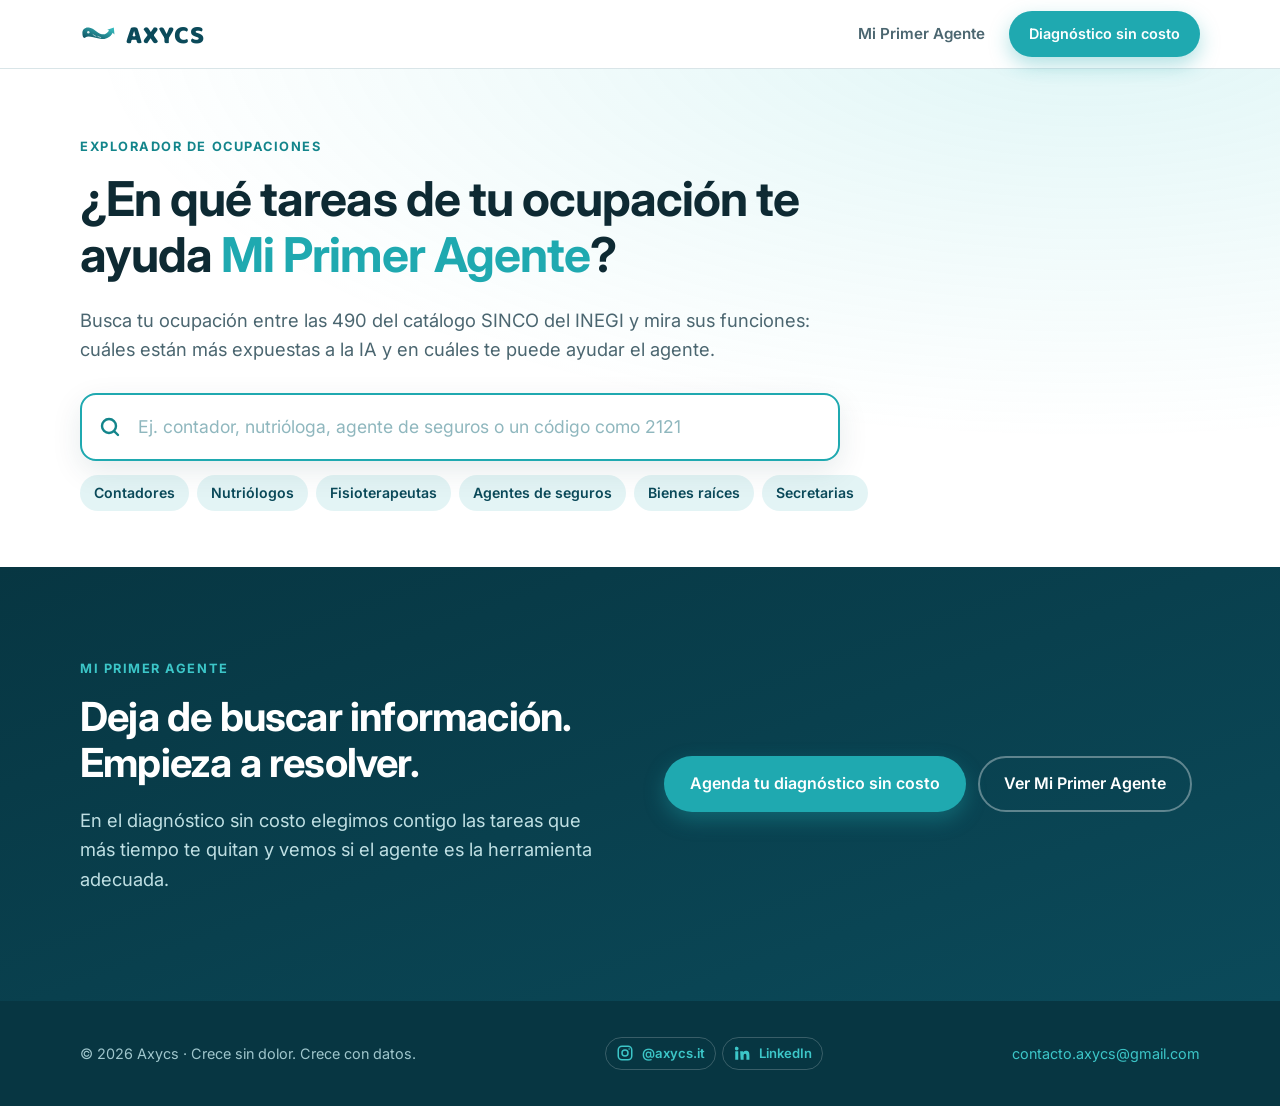
==== ocupaciones.html @ 14bace8d "Para quién: buscador de ocupaciones con lo que resuelve Mi Primer Agente - La sección Para quién gir" ====
<!doctype html>
<html lang="es">
<head>
  <meta charset="utf-8">
  <meta name="viewport" content="width=device-width, initial-scale=1">
  <title>¿Qué puede hacer Mi Primer Agente en tu ocupación? · Axycs</title>
  <meta name="description" content="Busca tu ocupación entre las 490 del catálogo SINCO del INEGI: mira sus funciones, cuáles están más expuestas a la IA y en cuáles te puede ayudar Mi Primer Agente.">
  <meta name="theme-color" content="#0b4a5a">
  <link rel="icon" href="logo.svg" type="image/svg+xml">
  <link rel="preconnect" href="https://fonts.googleapis.com">
  <link rel="preconnect" href="https://fonts.gstatic.com" crossorigin>
  <link href="https://fonts.googleapis.com/css2?family=Baloo+2:wght@800&family=Inter:wght@400;500;600;700;800&display=swap" rel="stylesheet">
  <link rel="stylesheet" href="styles.css">
</head>
<body class="study-page">
<a class="skip" href="#contenido">Saltar al contenido</a>

<header class="site-header">
  <div class="wrap nav">
    <a href="index.html" class="brand" aria-label="Axycs, inicio"><img src="logo.svg" alt="" width="38" height="38"><span class="wordmark">Axycs</span></a>
    <ul class="study-nav">
      <li><a class="link" href="index.html#mi-primer-agente">Mi Primer Agente</a></li>
      <li><a class="btn btn-primary btn-sm" href="index.html#contacto">Diagnóstico sin costo</a></li>
    </ul>
  </div>
</header>

<main id="contenido">
<section class="study-hero px-hero">
  <div class="wrap">
    <span class="eyebrow">Explorador de ocupaciones</span>
    <h1>¿En qué tareas de tu ocupación te ayuda <em>Mi Primer Agente</em>?</h1>
    <p class="lead">Busca tu ocupación entre las 490 del catálogo SINCO del INEGI y mira sus funciones: cuáles están más expuestas a la IA y en cuáles te puede ayudar el agente.</p>

    <div class="px-search" role="search">
      <label for="px-q" class="sr-only">Busca tu ocupación</label>
      <svg class="px-search-ico" viewBox="0 0 24 24" aria-hidden="true"><circle cx="11" cy="11" r="7"/><path d="M20 20l-3.5-3.5"/></svg>
      <input id="px-q" type="search" placeholder="Ej. contador, nutrióloga, agente de seguros o un código como 2121" autocomplete="off" maxlength="80"
             role="combobox" aria-expanded="false" aria-controls="px-list" aria-autocomplete="list">
      <ul id="px-list" class="auto-list px-list" role="listbox" hidden></ul>
    </div>
    <ul class="px-quick" aria-label="Ocupaciones frecuentes">
      <li><button type="button" data-c="2121">Contadores</button></li>
      <li><button type="button" data-c="2433">Nutriólogos</button></li>
      <li><button type="button" data-c="2437">Fisioterapeutas</button></li>
      <li><button type="button" data-c="4222">Agentes de seguros</button></li>
      <li><button type="button" data-c="4223">Bienes raíces</button></li>
      <li><button type="button" data-c="3111">Secretarias</button></li>
    </ul>
  </div>
</section>

<section class="alt px-out" id="resultado" hidden aria-live="polite">
  <div class="wrap">
    <div class="px-head">
      <span class="px-code" id="px-code"></span>
      <h2 id="px-title"></h2>
    </div>

    <div class="fronts tiles px-sum">
      <article class="front px-agent">
        <span class="front-num">Mi Primer Agente</span>
        <p class="px-big" id="px-n"></p>
        <h4>Funciones en las que puede ayudar</h4>
        <ul class="px-caps" id="px-caps"></ul>
      </article>
      <article class="front">
        <span class="front-num">Probabilidad de automatización</span>
        <p class="px-big" id="px-p"></p>
        <div class="px-bar" aria-hidden="true"><span id="px-pbar"></span></div>
        <p class="px-note" id="px-pnote">Frey y Osborne (2017), para la ocupación completa.</p>
      </article>
      <article class="front">
        <span class="front-num">Exposición a la IA</span>
        <p class="px-big" id="px-x"></p>
        <span class="px-meter" id="px-xm" aria-hidden="true"></span>
        <p class="px-note">Promedio de sus funciones.</p>
      </article>
    </div>

    <div class="px-explain" id="px-explain"></div>

    <div class="px-tools">
      <h3>Funciones de la ocupación</h3>
      <div class="px-tools-in">
        <label class="sr-only" for="px-f">Filtrar funciones</label>
        <input id="px-f" type="search" placeholder="Filtrar funciones" autocomplete="off">
        <label class="sr-only" for="px-ord">Ordenar funciones</label>
        <select id="px-ord">
          <option value="expuestas">Más expuestas a la IA primero</option>
          <option value="catalogo">Orden del catálogo</option>
        </select>
      </div>
    </div>

    <div class="px-groups">
      <div class="px-group px-group-yes">
        <h4><img src="agente.svg" alt="" width="28" height="28"> Mi Primer Agente puede ayudar <span id="px-ny"></span></h4>
        <ul class="px-fns" id="px-yes"></ul>
      </div>
      <div class="px-group">
        <h4>Otras funciones de la ocupación <span id="px-nn"></span></h4>
        <ul class="px-fns" id="px-no"></ul>
      </div>
    </div>

    <ul class="px-legend">
      <li><strong>Mi Primer Agente puede ayudar:</strong> la función entra en lo que hace el producto (reportes, correos, archivos, agenda, cotizaciones, facturas, seguimiento). Es orientativo: lo confirmamos contigo en el diagnóstico.</li>
      <li><strong>Exposición a la IA:</strong> qué tanto la IA podría hacer o acelerar esa función. Es una estimación propia sin validar; no dice que la función vaya a desaparecer.</li>
      <li><strong>Probabilidad de automatización:</strong> la de Frey y Osborne (2017), para la ocupación completa; no se calcula por función.</li>
    </ul>
  </div>
</section>

<section class="dark">
  <div class="wrap split">
    <div>
      <span class="eyebrow">Mi Primer Agente</span>
      <h2>Deja de buscar información. Empieza a resolver.</h2>
      <p class="lead">En el diagnóstico sin costo elegimos contigo las tareas que más tiempo te quitan y vemos si el agente es la herramienta adecuada.</p>
    </div>
    <div class="study-cta">
      <a class="btn btn-primary" href="index.html#contacto" id="px-cta" data-plan="Mi Primer Agente">Agenda tu diagnóstico sin costo</a>
      <a class="btn btn-ghost" href="index.html#mi-primer-agente">Ver Mi Primer Agente</a>
    </div>
  </div>
</section>
</main>

<footer>
  <div class="wrap">
    <div>© <span id="year">2026</span> Axycs · Crece sin dolor. Crece con datos.</div>
    <ul class="social social-sm" aria-label="Redes sociales"><li><a href="https://www.instagram.com/axycs.it/" target="_blank" rel="noopener"><svg viewBox="0 0 24 24" fill="none" stroke="currentColor" stroke-width="2" stroke-linecap="round" stroke-linejoin="round" aria-hidden="true"><rect x="3" y="3" width="18" height="18" rx="5"/><circle cx="12" cy="12" r="4"/><circle cx="17.5" cy="6.5" r="1" fill="currentColor" stroke="none"/></svg><span>@axycs.it</span></a></li><li><a href="https://www.linkedin.com/company/axycs" target="_blank" rel="noopener"><svg viewBox="0 0 24 24" fill="currentColor" aria-hidden="true"><path d="M4.98 3.5a2.5 2.5 0 11-.02 5 2.5 2.5 0 01.02-5zM3 9.5h4V21H3zM9.5 9.5h3.8v1.6h.06c.53-1 1.83-2.06 3.77-2.06 4.03 0 4.77 2.65 4.77 6.1V21h-4v-5.2c0-1.24-.02-2.84-1.73-2.84-1.73 0-2 1.35-2 2.75V21h-4z"/></svg><span>LinkedIn</span></a></li></ul>
    <div><a href="mailto:contacto.axycs@gmail.com">contacto.axycs@gmail.com</a></div>
  </div>
</footer>

<script src="data/ocupaciones.js" defer></script>
<script src="buscador.js" defer></script>
<script src="explorador.js" defer></script>
</body>
</html>
---- styles.css ----
:root {
  --deep: #0b4a5a;
  --deep-2: #073642;
  --teal: #1fa9b0;
  --teal-dark: #13858b;
  --aqua: #3cc6c8;
  --ink: #0e2a33;
  --muted: #4b6670;
  --mist: #f3f7f8;
  --line: #d9e5e8;
  --white: #fff;
  --tint-1: #e3f4f5;
  --tint-2: #d3eeee;
  --tint-3: #dde9f0;
  --tint-4: #cfe3ea;
  --radius: 16px;
  --shadow: 0 10px 30px rgba(7, 54, 66, 0.1);
  --max: 1120px;
  --header: 68px;
}

* { box-sizing: border-box; }
[hidden] { display: none !important; }
html { scroll-behavior: smooth; }
body {
  margin: 0;
  font-family: "Inter", system-ui, -apple-system, "Segoe UI", Roboto, sans-serif;
  color: var(--ink);
  background: var(--white);
  line-height: 1.6;
}
img, svg { max-width: 100%; display: block; }
a { color: inherit; }
figure { margin: 0; }
.wrap { width: min(var(--max), 100% - 40px); margin-inline: auto; }
.narrow { max-width: 800px; }
section { padding: 88px 0; scroll-margin-top: var(--header); }
.alt { background: var(--mist); }
.dark { background: linear-gradient(160deg, var(--deep-2), var(--deep)); color: var(--white); }
.muted { color: var(--muted); }

h1, h2, h3 { line-height: 1.15; margin: 0 0 .5em; letter-spacing: -0.02em; }
h1 { font-size: clamp(2.4rem, 5.4vw, 3.9rem); }
h2 { font-size: clamp(1.7rem, 3.4vw, 2.5rem); }
h3 { font-size: 1.2rem; }
p { margin: 0 0 1em; }
.eyebrow {
  display: inline-block; font-size: .8rem; font-weight: 700; letter-spacing: .12em;
  text-transform: uppercase; color: var(--teal-dark); margin-bottom: 14px;
}
.dark .eyebrow { color: var(--aqua); }
.lead { font-size: 1.15rem; color: var(--muted); max-width: 62ch; }
.dark .lead { color: #bfdfe3; }
.section-head { max-width: 720px; margin-bottom: 48px; }

/* Accesibilidad */
:focus-visible { outline: 3px solid var(--aqua); outline-offset: 3px; border-radius: 6px; }
.skip {
  position: absolute; left: 12px; top: -60px; z-index: 100; background: var(--deep); color: var(--white);
  padding: 10px 16px; border-radius: 8px; text-decoration: none; font-weight: 600;
}
.skip:focus { top: 12px; }

/* Header */
.site-header {
  position: sticky; top: 0; z-index: 50;
  background: rgba(255, 255, 255, .92); backdrop-filter: blur(10px);
  border-bottom: 1px solid var(--line);
}
.nav { display: flex; align-items: center; justify-content: space-between; height: var(--header); }
.brand { display: flex; align-items: center; gap: 8px; text-decoration: none; color: var(--deep); font-size: 1.6rem; }
.brand img { width: 38px; height: 38px; }
.wordmark { font-family: "Baloo 2", "Inter", sans-serif; font-weight: 800; text-transform: uppercase; letter-spacing: .03em; line-height: 1; padding-top: 4px; }
.nav ul { display: flex; gap: 24px; list-style: none; margin: 0; padding: 0; align-items: center; }
.nav a.link { text-decoration: none; font-weight: 500; font-size: .95rem; color: var(--muted); }
.nav a.link:hover { color: var(--deep); }
.menu-btn { display: none; background: none; border: 0; padding: 8px; cursor: pointer; color: var(--deep); }

.btn {
  display: inline-block; padding: 13px 24px; border-radius: 999px; font-weight: 600;
  text-decoration: none; border: 2px solid transparent; cursor: pointer; font-size: 1rem; font-family: inherit;
  transition: transform .15s, box-shadow .15s, background .15s;
}
.btn:hover { transform: translateY(-2px); }
.btn-primary { background: var(--teal); color: var(--white); box-shadow: 0 8px 20px rgba(31, 169, 176, .35); }
.btn-primary:hover { background: var(--teal-dark); }
.btn-ghost { border-color: var(--line); color: var(--deep); background: var(--white); }
.dark .btn-ghost { background: transparent; color: var(--white); border-color: rgba(255,255,255,.35); }
.btn-sm { padding: 9px 18px; font-size: .9rem; }

/* Hero */
.hero { padding: 72px 0 88px; background: radial-gradient(1200px 500px at 85% -10%, rgba(60,198,200,.18), transparent), var(--white); }
.hero-grid { display: grid; grid-template-columns: 1.1fr .9fr; gap: 48px; align-items: center; }
.hero h1 em { font-style: normal; color: var(--teal); }
.hero .cta { display: flex; flex-wrap: wrap; gap: 14px; margin-top: 28px; }
.trust { display: flex; flex-wrap: wrap; gap: 8px 22px; list-style: none; padding: 0; margin: 26px 0 0; font-size: .9rem; color: var(--muted); }
.trust li { position: relative; padding-left: 20px; }
.trust li::before { content: ""; position: absolute; left: 0; top: 7px; width: 10px; height: 10px; border-radius: 50%; background: var(--aqua); }

.figs { display: grid; gap: 16px; width: min(100%, 370px); justify-self: end; }
.flow { background: var(--white); border: 1px solid var(--line); border-radius: 20px; padding: 14px 16px; box-shadow: var(--shadow); }
.flow svg { width: 100%; height: auto; }
.fig-title { margin: 0 0 6px; font-size: .72rem; font-weight: 700; letter-spacing: .08em; text-transform: uppercase; color: var(--teal-dark); }
.fig-cap { margin: 6px 0 0; font-size: .82rem; color: var(--muted); line-height: 1.45; }
.fig-cap a { color: var(--teal-dark); font-weight: 600; }
.dash { animation: dash 2.4s linear infinite; }
@keyframes dash { to { stroke-dashoffset: -24; } }
.draw { stroke-dasharray: 1; stroke-dashoffset: 1; animation: draw 2.2s .4s ease-out forwards; }
@keyframes draw { to { stroke-dashoffset: 0; } }

/* Cards */
.grid { display: grid; gap: 22px; }
.g2 { grid-template-columns: repeat(2, 1fr); }
.g3 { grid-template-columns: repeat(3, 1fr); }
.card {
  background: var(--white); border: 1px solid var(--line); border-radius: var(--radius);
  padding: 28px; transition: transform .2s, box-shadow .2s;
}
.card:hover { transform: translateY(-4px); box-shadow: var(--shadow); }
.icon {
  width: 46px; height: 46px; border-radius: 12px; display: grid; place-items: center;
  background: linear-gradient(135deg, var(--deep), var(--teal)); color: var(--white); margin-bottom: 16px;
}
.icon svg { width: 24px; height: 24px; }
.tech { display: block; font-size: .75rem; font-weight: 700; letter-spacing: .08em; text-transform: uppercase; color: var(--teal-dark); margin-bottom: 4px; }
.card p { color: var(--muted); margin-bottom: 0; }
.card ul { margin: 12px 0 0; padding-left: 18px; color: var(--muted); font-size: .95rem; }
.card li { margin-bottom: 4px; }

/* Problemas: tarjetas que se pueden marcar */
.pain-layout { display: grid; grid-template-columns: .8fr 1.4fr; gap: 40px; align-items: start; }
.pain-layout .section-head { margin-bottom: 0; position: sticky; top: calc(var(--header) + 24px); }
.pains { display: grid; grid-template-columns: repeat(2, 1fr); gap: 12px; }
.pain {
  display: grid; grid-template-columns: 40px 1fr 22px; gap: 12px; align-items: center; text-align: left;
  font: inherit; color: var(--ink); background: var(--white); border: 1.5px solid var(--line); border-radius: 14px;
  padding: 14px 16px; cursor: pointer; transition: border-color .15s, background .15s, transform .15s, box-shadow .15s;
}
.pain:hover { border-color: var(--aqua); transform: translateY(-2px); box-shadow: var(--shadow); }
.pain-ico { width: 40px; height: 40px; border-radius: 12px; display: grid; place-items: center; background: var(--mist); color: var(--teal-dark); transition: background .15s, color .15s; }
.pain-ico svg { width: 22px; height: 22px; }
.pain-txt strong { display: block; font-size: .98rem; line-height: 1.3; color: var(--deep); }
.pain-txt span { display: block; font-size: .86rem; line-height: 1.4; color: var(--muted); margin-top: 2px; }
.tick { width: 22px; height: 22px; border-radius: 50%; border: 2px solid var(--line); transition: background .15s, border-color .15s; }
.pain[aria-pressed="true"] { border-color: var(--teal); background: #eafafa; }
.pain[aria-pressed="true"] .pain-ico { background: var(--teal); color: var(--white); }
.pain[aria-pressed="true"] .tick {
  border-color: var(--teal);
  background: var(--teal) url("data:image/svg+xml,%3Csvg xmlns='http://www.w3.org/2000/svg' viewBox='0 0 24 24' fill='none' stroke='white' stroke-width='3.5' stroke-linecap='round' stroke-linejoin='round'%3E%3Cpath d='M5 12l5 5 9-10'/%3E%3C/svg%3E") center/12px no-repeat;
}
.pain-result {
  margin-top: 14px; display: flex; flex-wrap: wrap; align-items: center; justify-content: space-between; gap: 12px;
  min-height: 58px; padding: 10px 10px 10px 18px; border-radius: 14px; background: var(--deep-2); color: #cfe8eb; font-size: .95rem;
}
.pain-result p { margin: 0; }
.pain-result strong { color: var(--aqua); }

/* Cuatro frentes */
.fronts { display: grid; grid-template-columns: repeat(4, 1fr); gap: 18px; }
.front {
  display: flex; flex-direction: column; background: var(--tint, var(--tint-1)); border-radius: 22px;
  padding: 22px 22px 24px; transition: transform .2s, box-shadow .2s; scroll-margin-top: calc(var(--header) + 16px);
}
.front:hover { transform: translateY(-4px); box-shadow: var(--shadow); }
.front-art { width: 100%; height: auto; aspect-ratio: 4 / 3; margin-bottom: 10px; fill: none; stroke: var(--deep); stroke-width: 1.4; stroke-linecap: round; stroke-linejoin: round; transition: transform .4s; }
.front:hover .front-art { transform: scale(1.04) rotate(-1deg); }
.front-num { font-size: .78rem; font-weight: 800; letter-spacing: .1em; color: var(--teal-dark); }
.front h3, .front h4 { font-size: 1.05rem; text-transform: uppercase; letter-spacing: .04em; margin: 2px 0 6px; color: var(--deep); }
.front-claim { font-weight: 600; color: var(--ink); font-size: .95rem; margin-bottom: 10px; }
.front ul { list-style: none; padding: 0; margin: 0 0 16px; flex: 1; font-size: .9rem; color: var(--muted); }
.front li { padding: 5px 0; border-top: 1px solid rgba(11, 74, 90, .12); }
.front-link { align-self: flex-start; font-weight: 700; font-size: .9rem; color: var(--deep); text-decoration: none; border-bottom: 2px solid var(--deep); padding-bottom: 2px; }
.front-link span { color: var(--teal); margin-left: 4px; }
.front-link:hover { color: var(--teal-dark); border-color: var(--teal-dark); }

/* Tarjetas con la paleta azul (mismo diseño que los cuatro frentes) */
.tiles > :nth-child(4n+1) { --tint: var(--tint-1); }
.tiles > :nth-child(4n+2) { --tint: var(--tint-2); }
.tiles > :nth-child(4n+3) { --tint: var(--tint-3); }
.tiles > :nth-child(4n+4) { --tint: var(--tint-4); }
.tile { background: var(--tint, var(--tint-1)); border: 0; border-radius: 22px; }
.tile h3, .tile h4 { text-transform: uppercase; letter-spacing: .04em; color: var(--deep); }
.tile ul { list-style: none; padding: 0; }
.tile ul li { padding: 5px 0; margin: 0; border-top: 1px solid rgba(11, 74, 90, .12); }
.tile .outcome { background: rgba(255, 255, 255, .65); }

/* Industrias */
.kpi-title { margin-top: 18px !important; font-size: .8rem; font-weight: 700; letter-spacing: .06em; text-transform: uppercase; color: var(--deep) !important; }

.g4 { grid-template-columns: repeat(4, 1fr); }
.note a { color: var(--teal-dark); font-weight: 600; }

/* Barra de anuncio */
.announce { background: var(--deep-2); color: var(--white); text-align: center; font-size: .9rem; }
.announce a { display: block; padding: 10px 20px; text-decoration: none; }
.announce a:hover strong { text-decoration: underline; }
.announce-tag { display: inline-block; background: var(--aqua); color: var(--deep-2); font-weight: 800; font-size: .72rem; padding: 2px 9px; border-radius: 999px; margin-right: 6px; text-transform: uppercase; letter-spacing: .06em; }
.nav a.link-hot { color: var(--teal-dark); font-weight: 700; }

/* Soluciones con IA */
.product {
  margin-top: 48px; display: grid; grid-template-columns: 1.1fr .9fr; gap: 40px;
  background: linear-gradient(150deg, var(--deep-2), var(--deep)); color: var(--white);
  border-radius: 24px; padding: 44px; box-shadow: 0 20px 50px rgba(7, 54, 66, .25); scroll-margin-top: var(--header);
}
.badge-new { display: inline-block; background: var(--aqua); color: var(--deep-2); font-size: .75rem; font-weight: 800; padding: 5px 12px; border-radius: 999px; margin-bottom: 16px; letter-spacing: .04em; }
.product-title { display: flex; align-items: center; gap: 16px; margin-bottom: 10px; }
.product h3 { font-size: clamp(2rem, 4vw, 2.8rem); margin: 0; }
.robot {
  flex: none; width: 64px; height: 64px; border-radius: 18px; display: grid; place-items: center;
  background: linear-gradient(135deg, var(--aqua), var(--teal)); color: var(--deep-2);
  box-shadow: 0 8px 22px rgba(60, 198, 200, .35);
}
.robot svg { width: 52px; height: 52px; }
.powered { display: inline-block; font-size: .85rem; color: #cfe8eb; border: 1px solid rgba(255,255,255,.25); border-radius: 999px; padding: 4px 12px; margin-bottom: 18px; }
.powered strong { color: var(--white); }
.price { display: flex; align-items: baseline; flex-wrap: wrap; gap: 6px; margin-bottom: 16px; }
.price-from { color: #bfdfe3; font-size: .95rem; }
.price-amount { font-size: 2.6rem; font-weight: 800; color: var(--aqua); line-height: 1; letter-spacing: -0.02em; }
.price-cur { font-weight: 700; color: var(--white); }
.price-note { font-size: .8rem; font-weight: 700; text-transform: uppercase; letter-spacing: .06em; background: rgba(60,198,200,.18); color: var(--aqua); padding: 3px 10px; border-radius: 999px; }
.product-promise { font-size: 1.2rem; line-height: 1.5; }
.product-for { color: #bfdfe3; }
.product .cta { display: flex; flex-wrap: wrap; gap: 12px; margin: 22px 0 18px; }
.product .btn-ghost { background: transparent; color: var(--white); border-color: rgba(255,255,255,.35); }
.product-includes { align-self: start; background: rgba(255,255,255,.06); border: 1px solid rgba(255,255,255,.14); border-radius: 18px; padding: 26px; }
.product .kpi-title { color: var(--aqua) !important; margin-top: 0 !important; }
.includes { list-style: none; padding: 0; margin: 0; }
.includes li { position: relative; padding: 0 0 14px 30px; color: #dff2f4; }
.includes li::before {
  content: ""; position: absolute; left: 0; top: 3px; width: 20px; height: 20px; border-radius: 50%;
  background: var(--aqua) url("data:image/svg+xml,%3Csvg xmlns='http://www.w3.org/2000/svg' viewBox='0 0 24 24' fill='none' stroke='%23073642' stroke-width='3' stroke-linecap='round' stroke-linejoin='round'%3E%3Cpath d='M5 12l5 5 9-10'/%3E%3C/svg%3E") center/12px no-repeat;
}
.includes strong { color: var(--white); }
.chips { display: flex; flex-wrap: wrap; gap: 8px; list-style: none; padding: 0; margin: 18px 0 0; }
.chips li { background: var(--white); color: var(--deep); font-weight: 600; font-size: .88rem; padding: 6px 14px; border-radius: 999px; border: 1px solid var(--line); }
.levels { grid-column: 1 / -1; display: grid; grid-template-columns: repeat(3, 1fr); gap: 12px; }
.level-opt {
  display: flex; flex-direction: column; gap: 2px; padding: 16px 18px; border-radius: 16px; text-decoration: none;
  background: rgba(255, 255, 255, .06); border: 1px solid rgba(255, 255, 255, .16); color: #cfe8eb; font-size: .88rem;
  transition: background .15s, border-color .15s, transform .15s;
}
.level-opt:hover { background: rgba(255, 255, 255, .12); border-color: var(--aqua); transform: translateY(-2px); }
.level-opt .level { font-size: .72rem; font-weight: 700; letter-spacing: .1em; text-transform: uppercase; color: var(--aqua); }
.level-amt { font-size: 1.5rem; color: var(--white); line-height: 1.2; }
.level-amt small { font-size: .8rem; }
.level-hot { border: 2px solid var(--aqua); }
.product-extra { margin-top: 22px; display: flex; flex-wrap: wrap; align-items: center; justify-content: space-between; gap: 16px; }
.flow-steps { display: flex; flex-wrap: wrap; gap: 8px 22px; list-style: none; padding: 0; margin: 0; font-size: .92rem; font-weight: 600; color: var(--deep); }
.flow-steps li { display: flex; align-items: center; gap: 8px; }
.flow-steps span { width: 26px; height: 26px; border-radius: 50%; display: grid; place-items: center; background: var(--tint-2); font-size: .8rem; font-weight: 800; }
.noinc { margin: 0; flex: 1 1 320px; max-width: 520px; }
.noinc ul { margin: 12px 0 0; padding-left: 18px; color: var(--muted); }
.noinc li { margin-bottom: 4px; }
.disclaimer { margin: 18px 0 0; font-size: .8rem; color: var(--muted); text-align: center; }

/* Medición de impacto */
.method { counter-reset: m; list-style: none; padding: 0; margin: 28px 0 0; }
.method li { counter-increment: m; position: relative; padding: 0 0 18px 48px; color: #cfe8eb; }
.method li::before {
  content: counter(m); position: absolute; left: 0; top: -2px; width: 32px; height: 32px; border-radius: 50%;
  background: var(--aqua); color: var(--deep-2); font-weight: 800; display: grid; place-items: center;
}
.method strong { color: var(--white); }
.questions { display: grid; gap: 14px; }
.q {
  background: rgba(255,255,255,.07); border: 1px solid rgba(255,255,255,.16); border-radius: 14px;
  padding: 18px 20px; font-size: 1.08rem; font-weight: 600; line-height: 1.4;
}
.q span { display: block; font-size: .72rem; letter-spacing: .1em; text-transform: uppercase; color: var(--aqua); margin-bottom: 4px; }
.impact-note { margin-top: 18px; font-size: .9rem; color: #9fc6cc; }

/* Proceso */
.steps { counter-reset: step; display: grid; grid-template-columns: repeat(5, 1fr); gap: 18px; }
.step { padding: 22px; }
.step::before { counter-increment: step; content: counter(step); display: block; font-size: 2rem; font-weight: 800; color: var(--teal); margin-bottom: 6px; }
.step h3 { font-size: 1.05rem; }
.step p { color: var(--muted); font-size: .92rem; margin: 0; }

/* Paquetes */
.pkg { display: flex; flex-direction: column; position: relative; }
.pkg .level { font-size: .75rem; font-weight: 700; letter-spacing: .1em; text-transform: uppercase; color: var(--teal-dark); }
.pkg h3 { font-size: 1.5rem; margin-top: 6px; }
.pkg .for { font-size: .9rem; margin-bottom: 12px; }
.pkg .outcome { font-weight: 600; color: var(--deep); padding: 10px 14px; background: var(--mist); border-radius: 10px; font-size: .95rem; }
.pkg ul { flex: 1; color: var(--ink); }
.pkg .btn { margin-top: 22px; text-align: center; }
.pkg.featured { background: linear-gradient(170deg, var(--deep-2), var(--deep)); color: var(--white); border: 0; }
.pkg.featured h3 { color: var(--white); }
.pkg.featured ul li { border-color: rgba(255, 255, 255, .15); }
.pkg.featured .for, .pkg.featured ul { color: #cfe8eb; }
.pkg.featured .level { color: var(--aqua); }
.pkg.featured .outcome { background: rgba(255,255,255,.1); color: var(--white); }
.badge { position: absolute; top: 18px; right: 18px; background: var(--aqua); color: var(--deep-2); font-size: .72rem; font-weight: 800; padding: 4px 10px; border-radius: 999px; }
.note { margin-top: 28px; text-align: center; color: var(--muted); font-size: .95rem; }

/* Por qué */
.split { display: grid; grid-template-columns: 1fr 1fr; gap: 48px; align-items: center; }
.check { list-style: none; padding: 0; margin: 0; }
.check li { padding-left: 32px; position: relative; margin-bottom: 14px; }
.check li::before {
  content: ""; position: absolute; left: 0; top: 4px; width: 20px; height: 20px; border-radius: 50%;
  background: var(--teal) url("data:image/svg+xml,%3Csvg xmlns='http://www.w3.org/2000/svg' viewBox='0 0 24 24' fill='none' stroke='white' stroke-width='3' stroke-linecap='round' stroke-linejoin='round'%3E%3Cpath d='M5 12l5 5 9-10'/%3E%3C/svg%3E") center/12px no-repeat;
}

/* FAQ */
details { background: var(--tint-1); border: 0; border-radius: 16px; padding: 18px 22px; margin-bottom: 12px; }
summary { cursor: pointer; font-weight: 600; }
details p { margin: 12px 0 0; color: var(--muted); }

/* Contacto */
.next-title { margin-top: 28px; font-weight: 700; }
.next { margin: 0; padding-left: 20px; color: #cfe8eb; }
.next li { margin-bottom: 6px; }
form { display: grid; gap: 14px; background: rgba(255,255,255,.05); border: 1px solid rgba(255,255,255,.14); border-radius: 20px; padding: 28px; }
.form-title { font-weight: 700; font-size: 1.1rem; margin: 0; }
label { font-size: .85rem; font-weight: 600; color: #dff2f4; }
.opt { font-weight: 400; color: #9fc6cc; }
input, select, textarea {
  width: 100%; padding: 13px 14px; border-radius: 10px; border: 1px solid rgba(255,255,255,.25);
  background: rgba(255,255,255,.08); color: var(--white); font: inherit; margin-top: 4px;
}
select option { color: var(--ink); }
input::placeholder, textarea::placeholder { color: #8fb7be; }
input:focus, select:focus, textarea:focus { outline: 2px solid var(--aqua); outline-offset: 1px; }
.hp { position: absolute; left: -9999px; }
.plan-chosen { margin: 0; font-size: .9rem; color: var(--aqua); }
.form-note { font-size: .85rem; color: #9fc6cc; margin: 0; }

/* Footer */
footer { background: var(--deep-2); color: #9fc6cc; padding: 36px 0 90px; font-size: .9rem; }
footer .wrap { display: flex; justify-content: space-between; flex-wrap: wrap; gap: 14px; }
footer a { color: var(--aqua); text-decoration: none; }

/* WhatsApp flotante */
.wa-float {
  position: fixed; right: 20px; bottom: 20px; z-index: 60; width: 56px; height: 56px; border-radius: 50%;
  background: var(--teal); color: var(--white); display: grid; place-items: center;
  box-shadow: 0 10px 24px rgba(7,54,66,.3); transition: transform .15s;
}
.wa-float:hover { transform: scale(1.06); }

/* Aparición: solo se oculta si hay JavaScript */
.js .reveal { opacity: 0; transform: translateY(18px); transition: opacity .6s, transform .6s; }
.js .reveal.in { opacity: 1; transform: none; }

@media (max-width: 1080px) {
  .nav ul { gap: 18px; }
  .nav a.link { font-size: .9rem; }
}
@media (max-width: 960px) {
  .hero-grid, .split, .product { grid-template-columns: 1fr; }
  .product { padding: 32px 24px; }
  .menu-btn { display: block; }
  .nav ul {
    display: none; position: absolute; top: 100%; left: 0; right: 0; background: var(--white);
    flex-direction: column; padding: 20px; gap: 16px; border-bottom: 1px solid var(--line);
  }
  .nav ul.open { display: flex; }
  .nav { position: relative; }
  .figs { justify-self: start; }
  .g3, .g4, .fronts { grid-template-columns: repeat(2, 1fr); }
  .pain-layout { grid-template-columns: 1fr; gap: 24px; }
  .pain-layout .section-head { position: static; }
  .steps { grid-template-columns: repeat(2, 1fr); }
}
@media (max-width: 760px) {
  section { padding: 64px 0; }
  .product .cta .btn { width: 100%; text-align: center; }
  .levels { grid-template-columns: 1fr; }
  .g2, .g3, .g4, .steps, .pains, .fronts { grid-template-columns: 1fr; }
  .pain-result .btn { width: 100%; text-align: center; }
  .front-art { max-height: 150px; }
  .hero .cta .btn { width: 100%; text-align: center; }
  .figs { width: 100%; }
  .card { padding: 24px; }
}
@media (prefers-reduced-motion: reduce) {
  html { scroll-behavior: auto; }
  .dash { animation: none; }
  .draw { animation: none; stroke-dashoffset: 0; }
  .js .reveal { opacity: 1; transform: none; transition: none; }
  .btn:hover, .card:hover, .wa-float:hover, .pain:hover, .front:hover, .front:hover .front-art { transform: none; }
}

.mail-line a { color: var(--aqua); font-weight: 600; text-decoration: none; }
.mail-line a:hover { text-decoration: underline; }
.form-ok { margin: 0; padding: 12px 14px; border-radius: 10px; background: rgba(60, 198, 200, .18); color: var(--white); font-weight: 600; }

/* Estudio de automatización (Para quién) */
.auto-study { position: relative; margin-top: 56px; }
.auto-head { max-width: 720px; margin-bottom: 22px; }
.auto-head h3 { font-size: clamp(1.4rem, 2.6vw, 1.9rem); }
.auto-head p { color: var(--muted); margin: 0; }
.auto-grid { display: grid; grid-template-columns: 1.15fr .85fr; gap: 18px; align-items: start; }
.auto-card { padding: 24px; }
.auto-card figcaption { margin-bottom: 14px; }
.auto-card figcaption strong { display: block; color: var(--deep); }
.auto-card figcaption span { font-size: .85rem; color: var(--muted); }
.bars { list-style: none; padding: 0; margin: 0; display: grid; gap: 2px; }
.bar-row {
  display: grid; grid-template-columns: minmax(130px, 38%) 1fr 44px; gap: 10px; align-items: center;
  padding: 5px 6px; border-radius: 8px; cursor: pointer; font-size: .88rem;
}
.bar-row:hover, .bar-row:focus-visible { background: rgba(255, 255, 255, .6); }
.bar-label { color: var(--ink); line-height: 1.25; }
.bar-track {
  height: 14px; position: relative;
  background: linear-gradient(90deg, transparent calc(50% - .5px), rgba(11, 74, 90, .14) calc(50% - .5px), rgba(11, 74, 90, .14) calc(50% + .5px), transparent calc(50% + .5px));
}
.bar { display: block; height: 100%; background: var(--teal-dark); border-radius: 0 4px 4px 0; }
.bar-val { font-weight: 700; color: var(--deep); font-variant-numeric: tabular-nums; text-align: right; }
.bars-axis { display: flex; justify-content: space-between; font-size: .72rem; color: var(--muted); margin-top: 6px; }
.bar-axis { cursor: default; padding-top: 0; }
.bar-axis:hover { background: none; }

.auto-search { position: relative; }
.auto-search input { color: var(--ink); background: var(--white); border: 1.5px solid var(--line); margin: 0; }
.auto-search input::placeholder { color: #7f9aa2; }
.auto-search input:focus { outline: 2px solid var(--teal); }
.auto-list {
  position: absolute; z-index: 5; left: 0; right: 0; top: calc(100% + 4px); list-style: none; margin: 0; padding: 6px;
  background: var(--white); border: 1px solid var(--line); border-radius: 12px; box-shadow: var(--shadow); max-height: 280px; overflow: auto;
}
.auto-list li { display: flex; justify-content: space-between; gap: 12px; padding: 8px 10px; border-radius: 8px; font-size: .88rem; cursor: pointer; }
.auto-list li:hover, .auto-list li[aria-selected="true"] { background: var(--tint-1); }
.auto-opt-p { font-weight: 700; color: var(--deep); font-variant-numeric: tabular-nums; }
.auto-none { color: var(--muted); cursor: default !important; }
.auto-result { margin: 16px 0 18px; min-height: 150px; }
.auto-name { font-weight: 700; color: var(--deep); margin: 0 0 2px; }
.auto-big { font-size: 2.8rem; font-weight: 800; color: var(--deep); line-height: 1.1; margin: 0 0 6px; letter-spacing: -0.02em; font-variant-numeric: tabular-nums; }
.auto-level { font-size: .75rem; font-weight: 700; letter-spacing: .06em; text-transform: uppercase; color: var(--white); background: var(--teal-dark); padding: 3px 10px; border-radius: 999px; vertical-align: middle; }
.auto-msg { margin: 0 0 6px; color: var(--ink); font-size: .92rem; }
.auto-meta { margin: 0; font-size: .8rem; color: var(--muted); }
.auto-empty { color: var(--muted); }
.auto-hist-title { font-size: .78rem; font-weight: 700; letter-spacing: .06em; text-transform: uppercase; color: var(--deep); margin: 0 0 8px; }
.auto-hist { position: relative; display: flex; align-items: flex-end; gap: 2px; height: 90px; border-bottom: 1px solid rgba(11, 74, 90, .25); }
.hcol { flex: 1; background: rgba(19, 133, 139, .35); border-radius: 3px 3px 0 0; cursor: default; }
.hcol:hover, .hcol:focus-visible { background: rgba(19, 133, 139, .6); }
.hcol.on { background: var(--deep); }
.hmark { position: absolute; bottom: -6px; top: -6px; width: 2px; margin-left: -1px; background: var(--deep); box-shadow: 0 0 0 2px var(--tint-2); pointer-events: none; }
.auto-note { margin: 14px 0 0; font-size: .78rem; color: var(--muted); max-width: 900px; }
.auto-tip {
  position: absolute; z-index: 10; max-width: 300px; padding: 8px 12px; border-radius: 10px; pointer-events: none;
  background: var(--deep-2); color: #dff2f4; font-size: .8rem; line-height: 1.4; box-shadow: var(--shadow);
}
.auto-tip strong { color: var(--white); }
@media (max-width: 960px) {
  .auto-grid { grid-template-columns: 1fr; }
}
@media (max-width: 760px) {
  .bar-row { grid-template-columns: 1fr 44px; }
  .bar-label { grid-column: 1 / -1; }
  .bar-track { grid-column: 1; }
  .bar-axis > span:first-child { display: none; }
}
#industrias .section-head { margin-bottom: 28px; }

/* Para quién con el formato de los cuatro frentes */
.auto-study { margin-top: 0; }
.auto-stats { display: grid; grid-template-columns: repeat(3, 1fr); gap: 18px; margin-bottom: 18px; }
.front-art.sm { aspect-ratio: 2 / 1; }
.stat-num { font-size: clamp(2rem, 3.6vw, 2.6rem); line-height: 1.05; letter-spacing: -0.02em; color: var(--deep); font-variant-numeric: tabular-nums; margin: 2px 0 4px; }
.stat p { color: var(--muted); font-size: .92rem; margin: 0; }
.auto-card figcaption { margin-bottom: 8px; }
.auto-card .front-claim { color: var(--muted); font-weight: 500; }
.auto-card .front-link { margin-top: 18px; }
.auto-card .bar-row:hover, .auto-card .bar-row:focus-visible { background: rgba(255, 255, 255, .55); }
@media (max-width: 960px) {
  .auto-stats { grid-template-columns: 1fr; }
}
.front h4 label { font: inherit; color: inherit; letter-spacing: inherit; }
.front .auto-list { padding: 6px; margin: 0; flex: none; }
.front .auto-list li { border-top: 0; padding: 8px 10px; }

/* Para quién compacto (30% menos alto) */
#industrias .front { padding: 16px 18px 18px; }
#industrias .front-art.sm { aspect-ratio: auto; height: 52px; margin-bottom: 6px; }
#industrias .stat-num { font-size: clamp(1.6rem, 2.6vw, 1.9rem); margin: 0 0 2px; }
#industrias .front h4 { font-size: .9rem; margin: 2px 0 4px; }
#industrias .stat p, #industrias .front-claim { font-size: .84rem; margin-bottom: 6px; }
#industrias .auto-stats, #industrias .auto-grid { gap: 14px; }
#industrias .auto-stats { margin-bottom: 14px; }
#industrias .bar-row { padding-top: 2px; padding-bottom: 2px; font-size: .8rem; }
#industrias .bar-track { height: 10px; }
#industrias .auto-search input { padding: 9px 12px; }
#industrias .auto-result { margin: 10px 0 8px; min-height: 92px; }
#industrias .auto-big { font-size: 2rem; margin-bottom: 2px; }
#industrias .auto-msg { font-size: .84rem; margin-bottom: 2px; }
#industrias .auto-hist-title { font-size: .7rem; margin-bottom: 4px; }
#industrias .auto-hist { height: 56px; }
#industrias .auto-card .front-link { margin-top: 12px; font-size: .84rem; }
#industrias .bars-axis { margin-top: 2px; }
.auto-head h3 em { font-style: normal; color: var(--teal-dark); }
.auto-admin { margin-top: 10px !important; padding: 12px 16px; border-left: 4px solid var(--teal); background: var(--tint-1); border-radius: 0 12px 12px 0; color: var(--ink) !important; }
.auto-admin strong { color: var(--deep); }

/* Estudios */
.study-nav { display: flex; gap: 18px; list-style: none; margin: 0; padding: 0; align-items: center; }
.study-nav a.link { text-decoration: none; font-weight: 600; font-size: .95rem; color: var(--muted); }
.study-hero { padding: 64px 0 56px; background: radial-gradient(1000px 420px at 85% -10%, rgba(60,198,200,.16), transparent), var(--white); }
.study-hero h1 { font-size: clamp(2rem, 4.2vw, 3rem); max-width: 22ch; }
.study-stats { margin-top: 36px; }
.study-stats .stat-num { font-size: clamp(1.8rem, 3vw, 2.3rem); }
.sk-card { position: relative; background: var(--white); border-radius: 22px; padding: 22px; box-shadow: var(--shadow); }
.sk-controls { display: grid; grid-template-columns: 1.3fr 1fr auto; gap: 16px; align-items: end; margin-bottom: 18px; }
.sk-field label { display: block; font-size: .78rem; font-weight: 700; letter-spacing: .06em; text-transform: uppercase; color: var(--deep); margin-bottom: 6px; }
.sk-field select, .sk-field input { color: var(--ink); background: var(--tint-1); border: 1.5px solid transparent; margin: 0; padding: 11px 12px; }
.sk-field select:focus, .sk-field input:focus { outline: 2px solid var(--teal); }
.sk-search { position: relative; }
.sk-search .auto-list { padding: 6px; }
.sk-legend { font-size: .72rem; color: var(--muted); min-width: 200px; }
.sk-legend > span { display: block; font-weight: 700; letter-spacing: .06em; text-transform: uppercase; color: var(--deep); margin-bottom: 6px; }
.sk-ramp { height: 10px; border-radius: 5px; }
.sk-ramp-ticks { display: flex; justify-content: space-between; margin-top: 3px; }
.sk-body { display: grid; grid-template-columns: 1fr 280px; gap: 18px; align-items: start; }
.sk-scroll { overflow-x: auto; }
#sk-svg { width: 100%; height: auto; display: block; font-family: "Inter", sans-serif; }
#sk-svg text { font-size: 12px; fill: var(--ink); }
#sk-svg .sk-guide { stroke: rgba(11, 74, 90, .35); stroke-width: 1; fill: none; }
#sk-svg .sk-val { font-weight: 700; fill: var(--deep); }
.sk-flow { opacity: .6; transition: opacity .15s; cursor: pointer; }
.sk-flow.on { opacity: .9; }
.sk-flow.off { opacity: .12; }
.sk-left { cursor: pointer; }
.sk-left:focus { outline: none; }
.sk-left:focus-visible text, .sk-left:hover text { text-decoration: underline; }
.sk-left.sel text { font-weight: 700; }
.sk-detail { background: var(--tint-1); border-radius: 18px; padding: 18px; position: sticky; top: calc(var(--header) + 16px); }
.sk-detail h4 { margin: 4px 0 2px; color: var(--deep); font-size: 1rem; line-height: 1.3; }
.sk-big { font-size: 2.4rem; font-weight: 800; color: var(--deep); margin: 4px 0 0; line-height: 1.1; font-variant-numeric: tabular-nums; }
.sk-cap { font-size: .78rem; color: var(--muted); margin: 4px 0 10px; }
.sk-flag { font-size: .8rem; font-weight: 700; color: var(--deep); background: var(--white); border-radius: 8px; padding: 6px 10px; margin: 0 0 10px; }
.sk-sub { font-size: .72rem; font-weight: 700; letter-spacing: .06em; text-transform: uppercase; color: var(--deep); margin: 10px 0 6px; }
.sk-cands { list-style: none; padding: 0; margin: 0; font-size: .82rem; color: var(--muted); }
.sk-cands li { display: grid; grid-template-columns: 12px 1fr; gap: 8px; padding: 6px 0; border-top: 1px solid rgba(11, 74, 90, .12); }
.sk-cands strong { color: var(--ink); }
.sk-sw { width: 12px; height: 12px; border-radius: 3px; margin-top: 3px; }
.sk-table { margin-top: 16px; background: var(--tint-1); }
.sk-table-wrap { overflow-x: auto; margin-top: 12px; }
.sk-table table { border-collapse: collapse; width: 100%; font-size: .82rem; }
.sk-table th, .sk-table td { text-align: left; padding: 6px 8px; border-bottom: 1px solid rgba(11, 74, 90, .12); vertical-align: top; }
.sk-table th { color: var(--deep); font-size: .72rem; text-transform: uppercase; letter-spacing: .05em; }
.study-notes { margin-top: 36px; align-items: start; }
.study-notes h3 { color: var(--deep); }
.study-notes code, .study-sources code { font-size: .85em; background: var(--tint-1); padding: 1px 5px; border-radius: 5px; }
.study-sources { margin-top: 28px; font-size: .82rem; color: var(--muted); max-width: 900px; }
.study-sources a, .front-claim a { color: var(--teal-dark); }
.study-cta { display: flex; flex-wrap: wrap; gap: 12px; }
.study-page footer { padding-bottom: 36px; }
@media (max-width: 960px) {
  .sk-controls { grid-template-columns: 1fr; }
  .sk-body { grid-template-columns: 1fr; }
  .sk-detail { position: static; }
}
@media (max-width: 560px) {
  .study-nav .link { display: none; }
}
#metodologia .front-claim { font-weight: 400; color: var(--ink); }
.study-card { display: grid; grid-template-columns: .9fr 1.1fr; gap: 28px; align-items: center; padding: 28px; --tint: var(--tint-2); }
.study-card h3 { font-size: 1.15rem; text-transform: none; letter-spacing: -0.01em; }
.study-card .front-art { aspect-ratio: auto; height: auto; }
@media (max-width: 760px) {
  .study-card { grid-template-columns: 1fr; }
}
.sk-hint { display: none; font-size: .78rem; color: var(--muted); margin: 0 0 6px; }
@media (max-width: 760px) { .sk-hint { display: block; } }

/* Estudio: KPIs compactos (~40% del alto anterior) */
.study-stats { margin-top: 28px; gap: 12px; }
.study-stats .stat { display: grid; grid-template-columns: auto 1fr; column-gap: 12px; row-gap: 0; align-items: center; padding: 10px 16px; }
.study-stats .front-num { display: none; }
.study-stats .stat-num { grid-row: span 2; font-size: clamp(1.5rem, 2.4vw, 1.8rem); margin: 0; }
.study-stats .stat h4 { font-size: .74rem; margin: 0; align-self: end; }
.study-stats .stat p { font-size: .74rem; line-height: 1.3; margin: 0; align-self: start; }

/* Redes sociales */
.social { display: flex; flex-wrap: wrap; gap: 10px; list-style: none; padding: 0; margin: 14px 0 0; }
.social a { display: inline-flex; align-items: center; gap: 8px; padding: 8px 14px; border-radius: 999px; border: 1px solid rgba(255, 255, 255, .3); color: var(--white); text-decoration: none; font-weight: 600; font-size: .9rem; transition: background .15s, border-color .15s; }
.social a:hover { background: rgba(255, 255, 255, .1); border-color: var(--aqua); }
.social svg { width: 18px; height: 18px; }
.social-sm { margin: 0; gap: 6px; }
.social-sm a { padding: 5px 10px; font-size: .82rem; border-color: rgba(255, 255, 255, .2); color: var(--aqua); }
footer .wrap { align-items: center; }

/* Explorador de profesiones (profesiones.html) */
.sr-only { position: absolute; width: 1px; height: 1px; padding: 0; margin: -1px; overflow: hidden; clip: rect(0 0 0 0); white-space: nowrap; border: 0; }
.px-hero h1 { max-width: 24ch; }
.px-hero h1 em { font-style: normal; color: var(--teal); }
.px-search { position: relative; max-width: 760px; margin-top: 28px; }
.px-search input { width: 100%; margin: 0; padding: 18px 20px 18px 56px; font-size: 1.1rem; color: var(--ink); background: var(--white); border: 2px solid var(--teal); border-radius: 16px; box-shadow: var(--shadow); }
.px-search input:focus { outline: 3px solid rgba(60, 198, 200, .45); }
.px-search-ico { position: absolute; left: 18px; top: 50%; width: 24px; height: 24px; transform: translateY(-50%); fill: none; stroke: var(--teal-dark); stroke-width: 2.4; stroke-linecap: round; pointer-events: none; }
.px-list { max-height: 360px; }
.px-list li { font-size: .95rem; padding: 10px 12px; }
.px-quick { display: flex; flex-wrap: wrap; gap: 8px; list-style: none; padding: 0; margin: 14px 0 0; }
.px-quick button { font: inherit; font-size: .88rem; font-weight: 600; color: var(--deep); background: var(--tint-1); border: 0; border-radius: 999px; padding: 7px 14px; cursor: pointer; }
.px-quick button:hover { background: var(--tint-2); }
.px-out { scroll-margin-top: calc(var(--header) + 8px); }
.px-head { margin-bottom: 20px; }
.px-head h2 { margin: 6px 0 0; }
.px-code { display: inline-block; font-size: .8rem; font-weight: 800; letter-spacing: .08em; color: var(--teal-dark); background: var(--white); border-radius: 999px; padding: 4px 12px; }
.px-sum { grid-template-columns: 1.3fr 1fr 1fr; }
.px-sum .front:hover { transform: none; box-shadow: none; }
.px-big { font-size: clamp(1.9rem, 3.4vw, 2.5rem); font-weight: 800; color: var(--deep); line-height: 1.1; margin: 6px 0 4px; font-variant-numeric: tabular-nums; }
.px-big small { font-size: .5em; font-weight: 700; color: var(--muted); }
.px-agent { background: linear-gradient(140deg, var(--deep), var(--teal)) !important; color: var(--white); }
.px-agent .front-num, .px-agent h4 { color: var(--white); }
.px-agent .px-big { color: var(--white); }
.px-agent .px-big small { color: rgba(255, 255, 255, .75); }
.front ul.px-caps { display: flex; flex-wrap: wrap; gap: 6px; margin: 4px 0 0; color: var(--white); }
.front ul.px-caps li { border: 0; padding: 4px 10px; border-radius: 999px; background: rgba(255, 255, 255, .18); font-size: .82rem; font-weight: 600; }
.front ul.px-caps li.px-none { background: none; padding-left: 0; }
.px-bar { height: 10px; border-radius: 99px; background: rgba(11, 74, 90, .12); overflow: hidden; margin: 6px 0 8px; }
.px-bar span { display: block; height: 100%; border-radius: 99px; background: var(--teal-dark); }
.px-note { font-size: .82rem; color: var(--muted); margin: 0; }
.px-dots { display: inline-flex; gap: 4px; margin-right: 8px; vertical-align: middle; }
.px-dots i { width: 22px; height: 8px; border-radius: 99px; background: rgba(11, 74, 90, .15); }
.px-dots i.on { background: var(--teal-dark); }
.px-meter { display: block; margin: 4px 0 10px; }
.px-meter .px-dots i { width: 34px; height: 10px; }
.px-explain { display: flex; gap: 16px; align-items: flex-start; background: var(--white); border-radius: 22px; padding: 22px; margin: 18px 0 34px; box-shadow: var(--shadow); }
.px-explain img { flex: none; border-radius: 14px; }
.px-explain p { margin: 0 0 8px; }
.px-what { margin: 0 0 12px; padding-left: 18px; color: var(--muted); font-size: .95rem; }
.px-tools { display: flex; flex-wrap: wrap; justify-content: space-between; align-items: end; gap: 12px; margin-bottom: 14px; }
.px-tools h3 { margin: 0; }
.px-tools-in { display: flex; gap: 10px; flex-wrap: wrap; }
.px-tools-in input, .px-tools-in select { margin: 0; width: auto; min-width: 220px; padding: 10px 12px; color: var(--ink); background: var(--white); border: 1.5px solid var(--line); border-radius: 12px; font: inherit; font-size: .92rem; }
.px-groups { display: grid; grid-template-columns: 1fr 1fr; gap: 22px; align-items: start; }
.px-group h4 { display: flex; align-items: center; gap: 8px; font-size: 1rem; text-transform: uppercase; letter-spacing: .04em; color: var(--deep); margin: 0 0 10px; }
.px-group h4 span { color: var(--muted); font-weight: 600; }
.px-group h4 img { border-radius: 7px; }
.px-fns { list-style: none; padding: 0; margin: 0; display: grid; gap: 10px; }
.px-fn { background: var(--white); border: 1px solid var(--line); border-radius: 16px; padding: 14px 16px; }
.px-fn p { margin: 0 0 8px; font-size: .95rem; color: var(--ink); }
.px-fn-yes { border: 2px solid var(--aqua); background: linear-gradient(180deg, var(--tint-1), var(--white) 60%); }
.px-fn-tags { display: flex; flex-wrap: wrap; gap: 6px; margin-bottom: 8px; }
.px-badge { display: inline-flex; align-items: center; gap: 6px; font-size: .78rem; font-weight: 800; color: var(--white); background: var(--deep); border-radius: 999px; padding: 3px 10px 3px 4px; }
.px-badge img { border-radius: 5px; }
.px-cap { font-size: .78rem; font-weight: 700; color: var(--deep); background: var(--tint-2); border-radius: 999px; padding: 3px 10px; cursor: help; }
.px-exp { display: flex; align-items: center; font-size: .8rem; color: var(--muted); }
.px-exp strong { color: var(--deep); margin-left: 4px; }
.px-why { display: block; margin-top: 6px; font-size: .78rem; color: #8a5a00; }
.px-empty { color: var(--muted); font-size: .92rem; padding: 6px 2px; }
.px-legend { list-style: none; padding: 18px 0 0; margin: 30px 0 0; border-top: 1px solid var(--line); display: grid; gap: 6px; font-size: .85rem; color: var(--muted); }
.px-legend strong { color: var(--deep); }
@media (max-width: 960px) {
  .px-sum { grid-template-columns: 1fr; }
  .px-groups { grid-template-columns: 1fr; }
}
@media (max-width: 560px) {
  .px-search input { font-size: 1rem; padding: 15px 14px 15px 48px; }
  .px-explain { flex-direction: column; }
  .px-tools-in input, .px-tools-in select { min-width: 0; width: 100%; }
  .px-tools-in { width: 100%; }
}
.auto-more { display: inline-block; margin-top: 8px; font-size: .85rem; font-weight: 700; color: var(--teal-dark); }
.px-link { margin: 18px 0 0; }

/* Para quién: buscador de ocupaciones centrado en Mi Primer Agente */
.pq { background: radial-gradient(900px 420px at 50% 0%, rgba(60, 198, 200, .14), transparent), var(--white); }
.pq-head { text-align: center; max-width: 820px; margin: 0 auto; }
.pq-head h2 { font-size: clamp(1.8rem, 3.6vw, 2.6rem); }
.pq-head h2 em { font-style: normal; color: var(--teal); }
.pq-head .lead { margin: 0 auto; }
.pq-search { position: relative; max-width: 720px; margin: 30px auto 0; }
.pq-search input { width: 100%; margin: 0; padding: 20px 22px 20px 58px; font-size: 1.12rem; color: var(--ink); background: var(--white); border: 2px solid var(--teal); border-radius: 18px; box-shadow: 0 14px 34px rgba(31, 169, 176, .18); }
.pq-search input:focus { outline: 3px solid rgba(60, 198, 200, .45); }
.pq-search .px-search-ico { left: 20px; }
.pq-quick { justify-content: center; margin: 14px auto 0; max-width: 760px; }
.pq-quick button[aria-pressed="true"] { background: var(--deep); color: var(--white); }
.pq-card { display: grid; grid-template-columns: .9fr 1.1fr; margin: 34px auto 0; max-width: 1060px; border-radius: 28px; overflow: hidden; box-shadow: 0 22px 60px rgba(7, 54, 66, .16); background: var(--white); }
.pq-left { background: linear-gradient(150deg, var(--deep-2), var(--deep) 45%, var(--teal)); color: var(--white); padding: 30px 30px 28px; display: flex; flex-direction: column; }
.pq-id { display: flex; align-items: center; gap: 12px; margin-bottom: 14px; }
.pq-id img { border-radius: 16px; box-shadow: 0 8px 20px rgba(0, 0, 0, .2); }
.pq-id p { margin: 0; display: flex; gap: 8px; align-items: center; font-size: .78rem; font-weight: 800; letter-spacing: .08em; color: var(--aqua); }
.pq-tag { background: rgba(255, 255, 255, .16); color: var(--white); border-radius: 999px; padding: 2px 10px; letter-spacing: .04em; }
.pq-left h3 { color: var(--white); font-size: clamp(1.35rem, 2.4vw, 1.75rem); margin: 0 0 14px; line-height: 1.2; }
.pq-big { margin: 0; line-height: 1; }
.pq-big strong { font-family: "Baloo 2", "Inter", sans-serif; font-size: clamp(3.4rem, 7vw, 4.6rem); font-weight: 800; color: var(--white); }
.pq-big span { font-size: 1.3rem; font-weight: 700; color: rgba(255, 255, 255, .8); }
.pq-sub { margin: 6px 0 14px; color: rgba(255, 255, 255, .85); font-size: .95rem; }
.pq-caps { display: flex; flex-wrap: wrap; gap: 6px; list-style: none; padding: 0; margin: 0 0 22px; }
.pq-caps li { background: rgba(255, 255, 255, .16); border-radius: 999px; padding: 4px 11px; font-size: .82rem; font-weight: 600; }
.pq-actions { margin-top: auto; display: flex; flex-wrap: wrap; align-items: center; gap: 14px 18px; }
.pq-actions .btn-primary { background: var(--white); color: var(--deep); box-shadow: none; }
.pq-actions .btn-primary:hover { background: var(--tint-1); }
.pq-all { color: var(--white); font-weight: 700; font-size: .92rem; text-decoration: none; border-bottom: 2px solid rgba(255, 255, 255, .5); padding-bottom: 2px; }
.pq-right { padding: 28px 30px; display: flex; flex-direction: column; gap: 16px; }
.pq-right h4 { margin: 0; font-size: .95rem; text-transform: uppercase; letter-spacing: .05em; color: var(--deep); }
.pq-tasks { list-style: none; padding: 0; margin: 0; display: grid; gap: 10px; }
.pq-tasks li { display: flex; gap: 12px; align-items: flex-start; padding: 12px 14px; border-radius: 14px; background: var(--tint-1); }
.pq-tasks li p { margin: 0 0 6px; font-size: .92rem; color: var(--ink); line-height: 1.45; }
.pq-check { flex: none; width: 26px; height: 26px; border-radius: 50%; background: var(--teal); position: relative; margin-top: 1px; }
.pq-check::after { content: ""; position: absolute; left: 9px; top: 5px; width: 6px; height: 11px; border: solid var(--white); border-width: 0 3px 3px 0; transform: rotate(45deg); }
.pq-tag-cap { display: inline-block; font-size: .74rem; font-weight: 700; color: var(--deep); background: var(--white); border-radius: 999px; padding: 2px 9px; margin-right: 8px; }
.pq-exp { display: inline-flex; align-items: center; font-size: .76rem; color: var(--muted); }
.pq-exp .px-dots i { width: 16px; height: 6px; }
.pq-tasks li.pq-rest { background: none; padding: 0 2px; }
.pq-tasks li.pq-rest a { font-weight: 700; font-size: .9rem; color: var(--teal-dark); }
.pq-tasks li.pq-none { background: none; padding: 0; }
.pq-tasks li.pq-none p { color: var(--muted); }
.pq-admin p { margin: 0 0 8px; font-size: .88rem; color: var(--ink); }
.pq-admin ul { display: flex; flex-wrap: wrap; gap: 6px; list-style: none; padding: 0; margin: 0; }
.pq-admin li { font-size: .8rem; font-weight: 600; color: var(--deep); border: 1.5px solid var(--line); border-radius: 999px; padding: 4px 11px; }
.pq-sin .pq-admin { background: var(--tint-1); border-radius: 16px; padding: 14px 16px; }
.pq-sin .pq-admin li { background: var(--white); border-color: var(--aqua); }
.pq-metrics { display: grid; grid-template-columns: 1fr 1fr; gap: 14px; margin-top: auto; padding-top: 14px; border-top: 1px solid var(--line); }
.pq-mlabel { display: block; font-size: .7rem; font-weight: 800; letter-spacing: .08em; text-transform: uppercase; color: var(--teal-dark); }
.pq-metrics strong { display: block; font-size: 1.6rem; color: var(--deep); line-height: 1.2; margin: 2px 0 4px; }
.pq-metrics small { display: block; font-size: .74rem; color: var(--muted); line-height: 1.35; margin-top: 4px; }
.pq-metrics .px-bar { margin: 4px 0 0; height: 8px; }
.pq-metrics .px-meter { margin: 4px 0 0; }
.pq-metrics .px-meter .px-dots i { width: 26px; height: 8px; }
.pq-in .pq-tasks li { animation: pq-up .45s cubic-bezier(.2, .8, .2, 1) both; animation-delay: calc(var(--i, 0) * 70ms); }
.pq-in .pq-big strong { animation: pq-pop .5s cubic-bezier(.3, 1.6, .5, 1) both; display: inline-block; }
@keyframes pq-up { from { opacity: 0; transform: translateY(10px); } to { opacity: 1; transform: none; } }
@keyframes pq-pop { from { opacity: 0; transform: scale(.6); } to { opacity: 1; transform: none; } }
.pq-card[aria-busy="true"] .pq-right { opacity: .5; }
.pq-more { max-width: 1060px; margin: 22px auto 0; background: var(--mist); border-radius: 18px; padding: 4px 18px; }
.pq-more summary { cursor: pointer; padding: 12px 0; font-weight: 700; color: var(--deep); }
.pq-more .auto-study { padding-bottom: 14px; }
.pq-rank { background: var(--white) !important; }
.pq-rank:hover { transform: none; box-shadow: none; }
.pq-study { text-align: center; margin: 16px 0 0; font-size: .9rem; color: var(--muted); }
.pq-study a { font-weight: 700; color: var(--teal-dark); }
@media (max-width: 860px) {
  .pq-card { grid-template-columns: 1fr; }
  .pq-left, .pq-right { padding: 24px 20px; }
}
@media (max-width: 560px) {
  .pq-search input { font-size: 1rem; padding: 16px 14px 16px 50px; }
  .pq-search .px-search-ico { left: 16px; }
  .pq-metrics { grid-template-columns: 1fr; }
}
@media (prefers-reduced-motion: reduce) {
  .pq-in .pq-tasks li, .pq-in .pq-big strong { animation: none; }
}
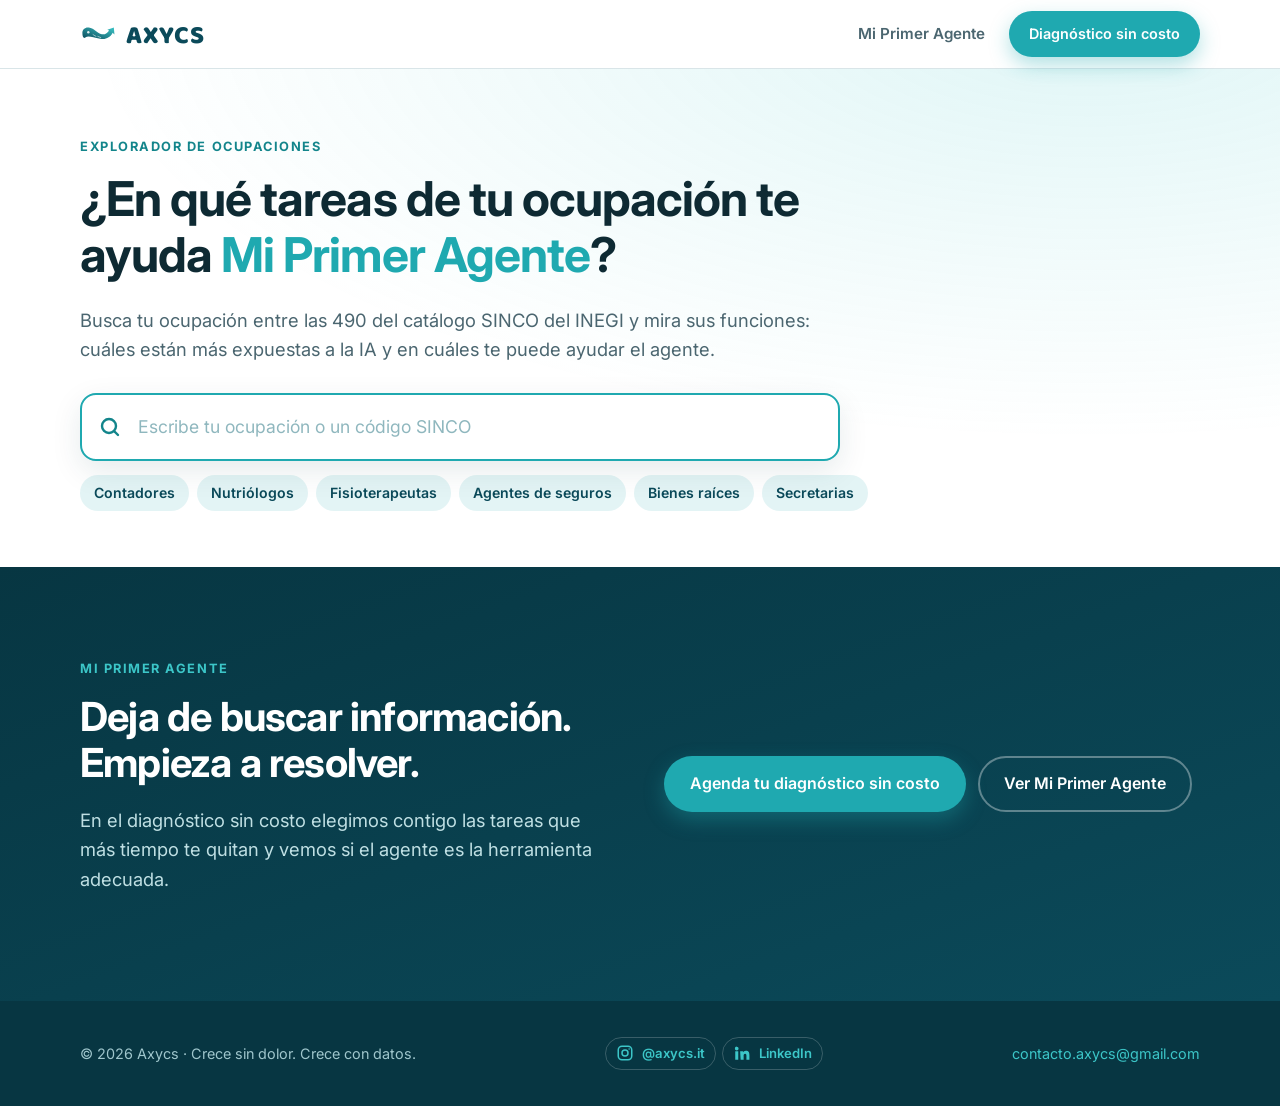
==== commit 375f7d0b: "Celular: carruseles, Para quién compacto y encabezado de páginas internas - Cuatro frentes, Cómo tra" ====
--- a/ocupaciones.html
+++ b/ocupaciones.html
@@ -35,7 +35,7 @@
     <div class="px-search" role="search">
       <label for="px-q" class="sr-only">Busca tu ocupación</label>
       <svg class="px-search-ico" viewBox="0 0 24 24" aria-hidden="true"><circle cx="11" cy="11" r="7"/><path d="M20 20l-3.5-3.5"/></svg>
-      <input id="px-q" type="search" placeholder="Ej. contador, nutrióloga, agente de seguros o un código como 2121" autocomplete="off" maxlength="80"
+      <input id="px-q" type="search" placeholder="Escribe tu ocupación o un código SINCO" autocomplete="off" maxlength="80"
              role="combobox" aria-expanded="false" aria-controls="px-list" aria-autocomplete="list">
       <ul id="px-list" class="auto-list px-list" role="listbox" hidden></ul>
     </div>
--- a/styles.css
+++ b/styles.css
@@ -737,3 +737,52 @@
 @media (prefers-reduced-motion: reduce) {
   .pq-in .pq-tasks li, .pq-in .pq-big strong { animation: none; }
 }
+
+/* Celular: tarjetas en carrusel deslizable para acortar la página */
+.swipe-hint { display: none; }
+@media (max-width: 760px) {
+  #servicios .fronts, #proceso .steps, #paquetes .g3 {
+    display: grid; grid-template-columns: none; grid-auto-flow: column; grid-auto-columns: 84%; gap: 14px;
+    overflow-x: auto; scroll-snap-type: x mandatory; overscroll-behavior-x: contain;
+    margin-inline: -20px; padding: 4px 20px 16px; scroll-padding-inline: 20px; scrollbar-width: none;
+  }
+  #servicios .fronts::-webkit-scrollbar, #proceso .steps::-webkit-scrollbar, #paquetes .g3::-webkit-scrollbar { display: none; }
+  #servicios .fronts > *, #proceso .steps > *, #paquetes .g3 > * { scroll-snap-align: start; }
+  .js #servicios .fronts > .reveal, .js #proceso .steps > .reveal, .js #paquetes .g3 > .reveal { opacity: 1; transform: none; }
+  #servicios .front-art { max-height: 120px; }
+  .swipe-hint { display: block; margin: 2px 0 0; font-size: .82rem; font-weight: 600; color: var(--teal-dark); text-align: right; }
+  /* iPhone hace zoom al enfocar campos con letra menor a 16 px */
+  input, select, textarea, .px-tools-in input, .px-tools-in select { font-size: 16px; }
+}
+@media (max-width: 560px) {
+  .pq-head h2 { font-size: 1.6rem; }
+  .pq-head .lead { font-size: 1rem; }
+  .pq-search { margin-top: 22px; }
+  .pq-quick { flex-wrap: nowrap; justify-content: flex-start; overflow-x: auto; margin-inline: -20px; padding: 0 20px 4px; scrollbar-width: none; }
+  .pq-quick::-webkit-scrollbar { display: none; }
+  .pq-quick li { flex: none; }
+  .pq-card { margin-top: 22px; border-radius: 22px; }
+  .pq-left, .pq-right { padding: 20px 18px; }
+  .pq-left h3 { margin-bottom: 8px; }
+  .pq-big strong { font-size: 3rem; }
+  .pq-caps { margin-bottom: 16px; }
+  .pq-actions .btn { width: 100%; text-align: center; }
+  .pq-tasks li { padding: 10px 12px; }
+  .pq-tasks li p { font-size: .88rem; }
+  .pq-metrics { grid-template-columns: 1fr 1fr; gap: 12px; }
+  .pq-metrics strong { font-size: 1.35rem; }
+  .pq-more summary { font-size: .92rem; }
+}
+/* Páginas internas: el encabezado conserva el botón en celular (no tienen menú desplegable) */
+@media (max-width: 960px) {
+  .nav ul.study-nav { display: flex; position: static; flex-direction: row; padding: 0; gap: 14px; border: 0; background: none; }
+}
+@media (max-width: 560px) {
+  .study-nav li:first-child { display: none; }
+  .study-nav .btn-sm { padding: 9px 14px; font-size: .85rem; }
+  .px-sum { grid-template-columns: 1fr 1fr; gap: 12px; }
+  .px-sum .px-agent { grid-column: 1 / -1; }
+  .px-sum .front { padding: 16px; }
+  .px-sum .px-big { font-size: 1.7rem; }
+  .px-sum .front-num { font-size: .68rem; }
+}
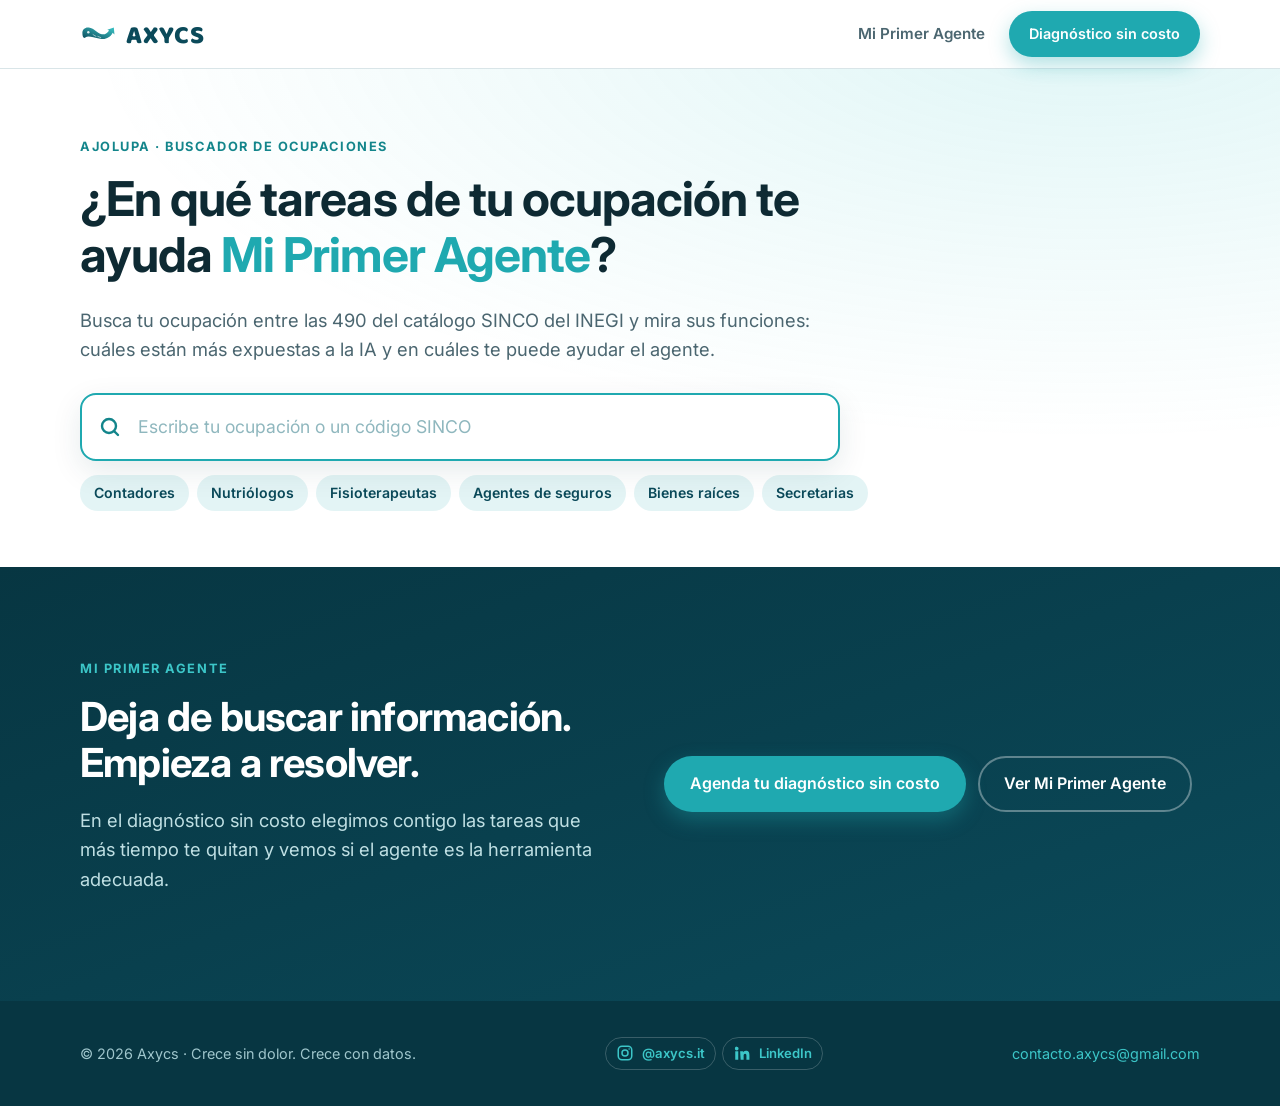
==== commit 3282cfc4: "Ajolupa: nombre y logo del buscador de ocupaciones - Para quién: distintivo con el logo de Ajolupa (" ====
--- a/ocupaciones.html
+++ b/ocupaciones.html
@@ -3,7 +3,7 @@
 <head>
   <meta charset="utf-8">
   <meta name="viewport" content="width=device-width, initial-scale=1">
-  <title>¿Qué puede hacer Mi Primer Agente en tu ocupación? · Axycs</title>
+  <title>Ajolupa: ¿qué puede hacer Mi Primer Agente en tu ocupación? · Axycs</title>
   <meta name="description" content="Busca tu ocupación entre las 490 del catálogo SINCO del INEGI: mira sus funciones, cuáles están más expuestas a la IA y en cuáles te puede ayudar Mi Primer Agente.">
   <meta name="theme-color" content="#0b4a5a">
   <link rel="icon" href="logo.svg" type="image/svg+xml">
@@ -28,12 +28,12 @@
 <main id="contenido">
 <section class="study-hero px-hero">
   <div class="wrap">
-    <span class="eyebrow">Explorador de ocupaciones</span>
+    <span class="eyebrow">Ajolupa · buscador de ocupaciones</span>
     <h1>¿En qué tareas de tu ocupación te ayuda <em>Mi Primer Agente</em>?</h1>
     <p class="lead">Busca tu ocupación entre las 490 del catálogo SINCO del INEGI y mira sus funciones: cuáles están más expuestas a la IA y en cuáles te puede ayudar el agente.</p>
 
     <div class="px-search" role="search">
-      <label for="px-q" class="sr-only">Busca tu ocupación</label>
+      <label for="px-q" class="sr-only">Busca tu ocupación en Ajolupa</label>
       <svg class="px-search-ico" viewBox="0 0 24 24" aria-hidden="true"><circle cx="11" cy="11" r="7"/><path d="M20 20l-3.5-3.5"/></svg>
       <input id="px-q" type="search" placeholder="Escribe tu ocupación o un código SINCO" autocomplete="off" maxlength="80"
              role="combobox" aria-expanded="false" aria-controls="px-list" aria-autocomplete="list">
--- a/styles.css
+++ b/styles.css
@@ -664,6 +664,11 @@
 .pq-head h2 { font-size: clamp(1.8rem, 3.6vw, 2.6rem); }
 .pq-head h2 em { font-style: normal; color: var(--teal); }
 .pq-head .lead { margin: 0 auto; }
+.pq-brand { display: flex; width: fit-content; align-items: center; gap: 14px; margin: 0 auto 18px; padding: 10px 18px 10px 12px; text-align: left; background: var(--white); border: 1px solid rgba(31, 169, 176, .28); border-radius: 999px; box-shadow: 0 10px 26px rgba(11, 74, 90, .1); }
+.pq-brand img { width: 52px; height: 52px; flex: none; }
+.pq-brand strong { display: block; font-size: 1.6rem; color: var(--deep); }
+.pq-brand small { display: block; font-size: .85rem; color: var(--muted); }
+.pq-new { padding: 4px 10px; font-size: .72rem; font-weight: 800; letter-spacing: .08em; text-transform: uppercase; color: var(--deep-2); background: var(--aqua); border-radius: 999px; }
 .pq-search { position: relative; max-width: 720px; margin: 30px auto 0; }
 .pq-search input { width: 100%; margin: 0; padding: 20px 22px 20px 58px; font-size: 1.12rem; color: var(--ink); background: var(--white); border: 2px solid var(--teal); border-radius: 18px; box-shadow: 0 14px 34px rgba(31, 169, 176, .18); }
 .pq-search input:focus { outline: 3px solid rgba(60, 198, 200, .45); }
@@ -756,6 +761,11 @@
 }
 @media (max-width: 560px) {
   .pq-head h2 { font-size: 1.6rem; }
+  .pq-brand { gap: 10px; padding: 8px 14px 8px 8px; }
+  .pq-brand img { width: 44px; height: 44px; }
+  .pq-brand strong { font-size: 1.35rem; }
+  .pq-brand small { font-size: .8rem; white-space: nowrap; }
+  .pq-new { display: none; }
   .pq-head .lead { font-size: 1rem; }
   .pq-search { margin-top: 22px; }
   .pq-quick { flex-wrap: nowrap; justify-content: flex-start; overflow-x: auto; margin-inline: -20px; padding: 0 20px 4px; scrollbar-width: none; }
